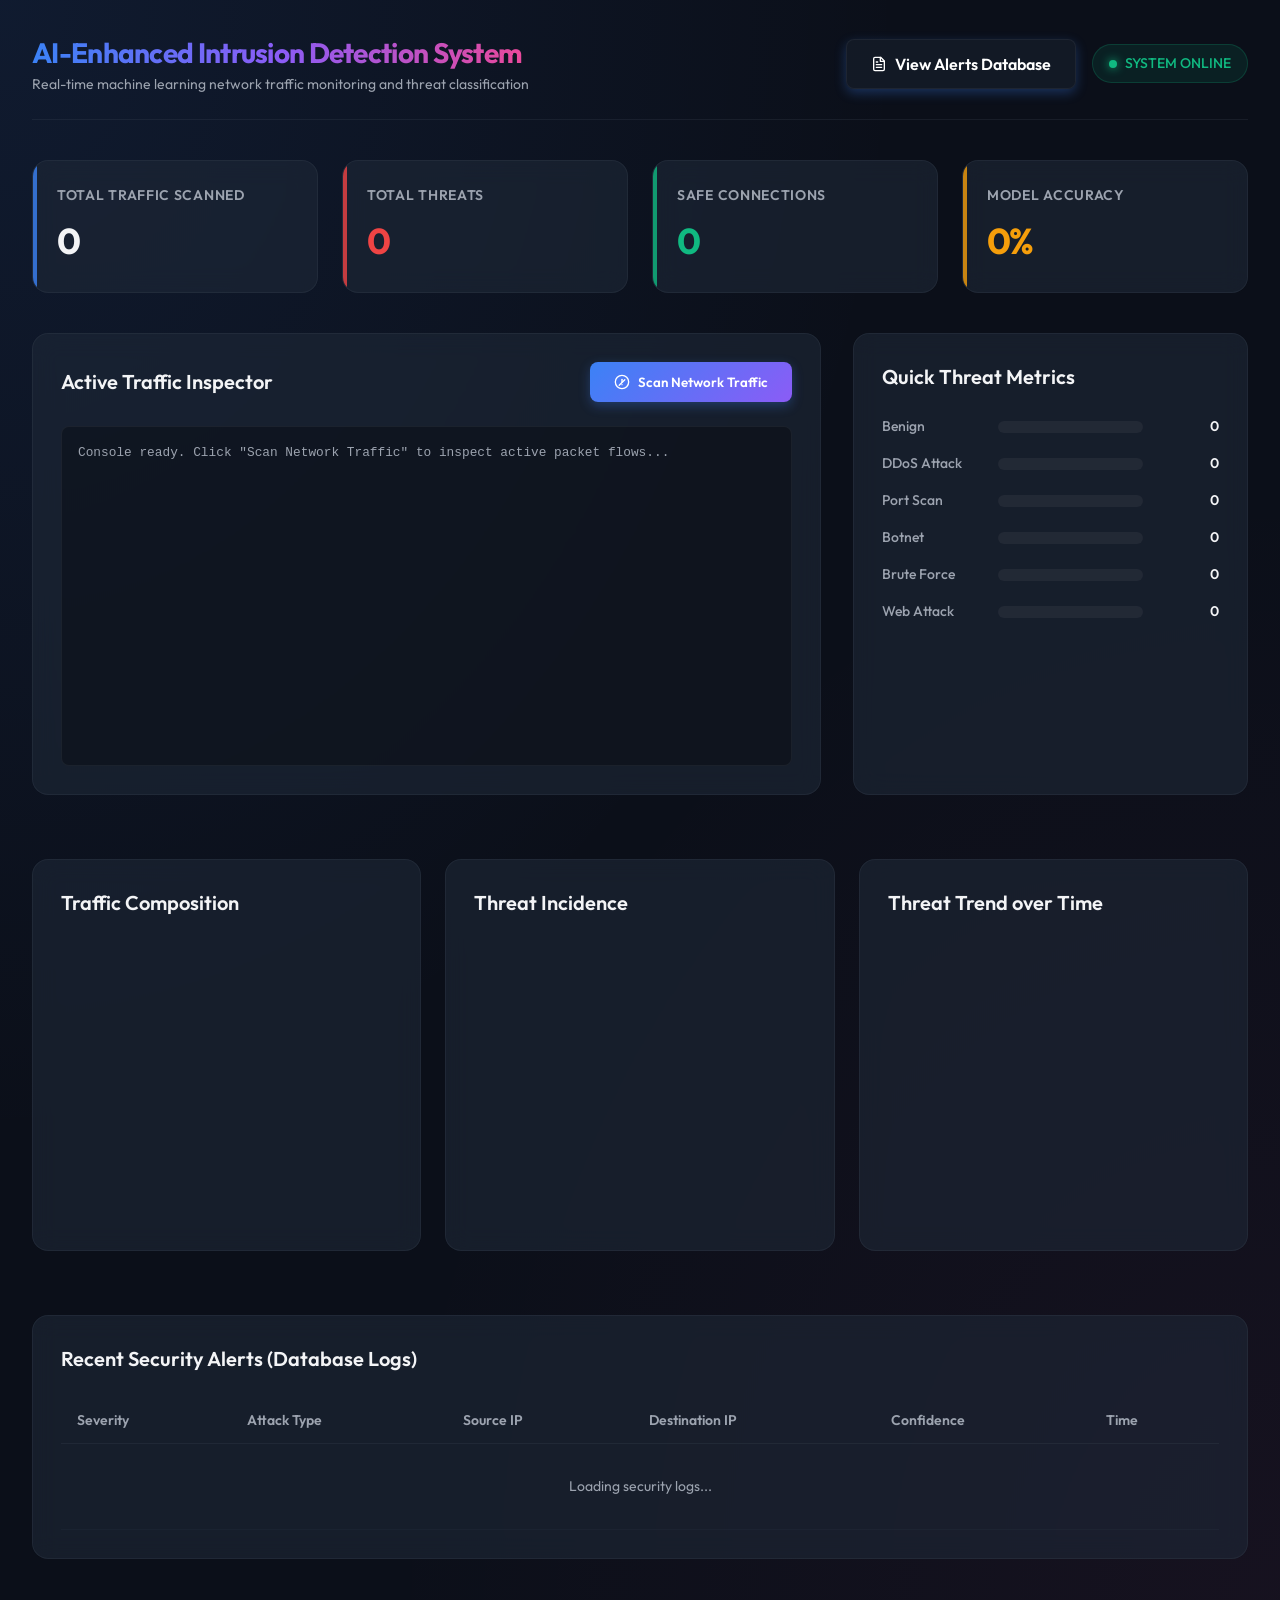
==== templates/dashboard.html @ 274a4396 "Databse added AI-Enhanced Intrusion Detection System" ====
<!DOCTYPE html>
<html lang="en">
<head>
    <meta charset="UTF-8">
    <meta name="viewport" content="width=device-width, initial-scale=1.0">
    <link rel="stylesheet" href="/static/css/style.css">
    <title>AI-IDS Security Operations Center</title>
    <!-- Load Plotly CDN once at the head -->
    <script src="https://cdn.plot.ly/plotly-2.24.1.min.js" charset="utf-8"></script>
</head>
<body>
    <div class="dashboard-container">
        <!-- Header -->
        <header>
            <div class="logo-section">
                <h1>AI-Enhanced Intrusion Detection System</h1>
                <p>Real-time machine learning network traffic monitoring and threat classification</p>
            </div>
            <div style="display: flex; align-items: center; gap: 1rem;">
                <a href="/alerts-page" class="scan-btn" style="text-decoration: none; background: rgba(31, 41, 55, 0.4); border: 1px solid var(--border-card);">
                    <svg width="16" height="16" viewBox="0 0 24 24" fill="none" stroke="currentColor" stroke-width="2" stroke-linecap="round" stroke-linejoin="round"><path d="M14.5 2H6a2 2 0 0 0-2 2v16a2 2 0 0 0 2 2h12a2 2 0 0 0 2-2V7.5L14.5 2z"></path><polyline points="14 2 14 8 20 8"></polyline><line x1="16" y1="13" x2="8" y2="13"></line><line x1="16" y1="17" x2="8" y2="17"></line><line x1="10" y1="9" x2="8" y2="9"></line></svg>
                    View Alerts Database
                </a>
                <div class="status-badge" id="system-status">
                    <div class="status-dot"></div>
                    <span>SYSTEM ONLINE</span>
                </div>
            </div>
        </header>

        <!-- Security Overview Metric Grid -->
        <section class="overview-grid">
            <div class="card scanned-card">
                <div>
                    <div class="card-title">Total Traffic Scanned</div>
                    <div class="card-value" id="stat-total-scanned">0</div>
                </div>
            </div>
            <div class="card threats-card">
                <div>
                    <div class="card-title">Total Threats</div>
                    <div class="card-value" id="stat-threats" style="color: var(--color-danger);">0</div>
                </div>
            </div>
            <div class="card safe-card">
                <div>
                    <div class="card-title">Safe Connections</div>
                    <div class="card-value" id="stat-safe" style="color: var(--color-success);">0</div>
                </div>
            </div>
            <div class="card accuracy-card">
                <div>
                    <div class="card-title">Model Accuracy</div>
                    <div class="card-value" id="stat-accuracy" style="color: var(--color-warning);">0%</div>
                </div>
            </div>
        </section>

        <!-- Middle Section: Active Traffic Inspector & Custom Threat Breakdown -->
        <section class="content-section">
            <!-- Left panel: Live scanner console -->
            <div class="panel">
                <div class="panel-header">
                    <h2 class="panel-title">Active Traffic Inspector</h2>
                    <button class="scan-btn" id="scan-btn" onclick="triggerScan()">
                        <svg width="16" height="16" viewBox="0 0 24 24" fill="none" stroke="currentColor" stroke-width="2" stroke-linecap="round" stroke-linejoin="round"><circle cx="12" cy="12" r="10"></circle><path d="m16.2 8.6-8.4 8.4"></path><path d="M12 8v4"></path><path d="M12 16h.01"></path></svg>
                        Scan Network Traffic
                    </button>
                </div>
                <div class="scan-feed" id="scan-feed">
                    <div class="feed-line" style="color: var(--text-secondary);">Console ready. Click "Scan Network Traffic" to inspect active packet flows...</div>
                </div>
            </div>

            <!-- Right panel: Quick Bar Breakdown -->
            <div class="panel">
                <div class="panel-header">
                    <h2 class="panel-title">Quick Threat Metrics</h2>
                </div>
                <div class="bar-chart-custom">
                    <div class="bar-row">
                        <div class="bar-label">Benign</div>
                        <div class="bar-track">
                            <div class="bar-fill benign" id="fill-benign"></div>
                        </div>
                        <div class="bar-value" id="val-benign">0</div>
                    </div>
                    <div class="bar-row">
                        <div class="bar-label">DDoS Attack</div>
                        <div class="bar-track">
                            <div class="bar-fill ddos" id="fill-ddos"></div>
                        </div>
                        <div class="bar-value" id="val-ddos">0</div>
                    </div>
                    <div class="bar-row">
                        <div class="bar-label">Port Scan</div>
                        <div class="bar-track">
                            <div class="bar-fill port" id="fill-port"></div>
                        </div>
                        <div class="bar-value" id="val-port">0</div>
                    </div>
                    <div class="bar-row">
                        <div class="bar-label">Botnet</div>
                        <div class="bar-track">
                            <div class="bar-fill botnet" id="fill-botnet"></div>
                        </div>
                        <div class="bar-value" id="val-botnet">0</div>
                    </div>
                    <div class="bar-row">
                        <div class="bar-label">Brute Force</div>
                        <div class="bar-track">
                            <div class="bar-fill brute" id="fill-brute"></div>
                        </div>
                        <div class="bar-value" id="val-brute">0</div>
                    </div>
                    <div class="bar-row">
                        <div class="bar-label">Web Attack</div>
                        <div class="bar-track">
                            <div class="bar-fill web" id="fill-web"></div>
                        </div>
                        <div class="bar-value" id="val-web">0</div>
                    </div>
                </div>
            </div>
        </section>

        <!-- Interactive Plotly Charts Panels -->
        <section class="charts-grid">
            <div class="panel">
                <div class="panel-header">
                    <h2 class="panel-title">Traffic Composition</h2>
                </div>
                <div id="plotly-pie-chart" class="chart-container"></div>
            </div>
            <div class="panel">
                <div class="panel-header">
                    <h2 class="panel-title">Threat Incidence</h2>
                </div>
                <div id="plotly-bar-chart" class="chart-container"></div>
            </div>
            <div class="panel">
                <div class="panel-header">
                    <h2 class="panel-title">Threat Trend over Time</h2>
                </div>
                <div id="plotly-line-chart" class="chart-container"></div>
            </div>
        </section>

        <!-- Bottom Panel: Alert logs table -->
        <section class="panel">
            <div class="panel-header">
                <h2 class="panel-title">Recent Security Alerts (Database Logs)</h2>
            </div>
            <div class="table-wrapper">
                <table>
                    <thead>
                        <tr>
                            <th>Severity</th>
                            <th>Attack Type</th>
                            <th>Source IP</th>
                            <th>Destination IP</th>
                            <th>Confidence</th>
                            <th>Time</th>
                        </tr>
                    </thead>
                    <tbody id="alerts-tbody">
                        <tr>
                            <td colspan="6" style="text-align: center; color: var(--text-secondary); padding: 2rem;">
                                Loading security logs...
                            </td>
                        </tr>
                    </tbody>
                </table>
            </div>
        </section>
    </div>

    <script src="/static/js/script.js"></script>
</body>
</html>
---- static/css/style.css ----
@import url('https://fonts.googleapis.com/css2?family=Outfit:wght@300;400;500;600;700&display=swap');

:root {
    --bg-primary: #0b0f19;
    --bg-secondary: #111827;
    --bg-card: rgba(31, 41, 55, 0.6);
    --border-card: rgba(75, 85, 99, 0.2);
    --text-primary: #f3f4f6;
    --text-secondary: #9ca3af;
    
    --color-primary: #3b82f6;
    --color-primary-glow: rgba(59, 130, 246, 0.15);
    --color-success: #10b981;
    --color-success-glow: rgba(16, 185, 129, 0.15);
    --color-warning: #f59e0b;
    --color-warning-glow: rgba(245, 158, 11, 0.15);
    --color-danger: #ef4444;
    --color-danger-glow: rgba(239, 68, 68, 0.15);
    --color-critical: #ec4899;
    --color-critical-glow: rgba(236, 72, 153, 0.15);
    
    --font-sans: 'Outfit', -apple-system, BlinkMacSystemFont, "Segoe UI", Roboto, sans-serif;
}

* {
    box-sizing: border-box;
    margin: 0;
    padding: 0;
}

body {
    background-color: var(--bg-primary);
    color: var(--text-primary);
    font-family: var(--font-sans);
    line-height: 1.5;
    overflow-x: hidden;
    min-height: 100vh;
    background-image: 
        radial-gradient(at 0% 0%, rgba(59, 130, 246, 0.1) 0px, transparent 50%),
        radial-gradient(at 100% 100%, rgba(236, 72, 153, 0.05) 0px, transparent 50%);
}

.dashboard-container {
    max-width: 1400px;
    margin: 0 auto;
    padding: 2rem;
}

header {
    display: flex;
    justify-content: space-between;
    align-items: center;
    margin-bottom: 2.5rem;
    padding-bottom: 1.5rem;
    border-bottom: 1px solid var(--border-card);
}

.logo-section h1 {
    font-size: 1.75rem;
    font-weight: 700;
    letter-spacing: -0.025em;
    background: linear-gradient(to right, #3b82f6, #8b5cf6, #ec4899);
    -webkit-background-clip: text;
    -webkit-text-fill-color: transparent;
}

.logo-section p {
    font-size: 0.875rem;
    color: var(--text-secondary);
}

.status-badge {
    display: flex;
    align-items: center;
    gap: 0.5rem;
    background: rgba(16, 185, 129, 0.1);
    border: 1px solid rgba(16, 185, 129, 0.2);
    color: var(--color-success);
    padding: 0.5rem 1rem;
    border-radius: 9999px;
    font-weight: 500;
    font-size: 0.875rem;
}

.status-dot {
    width: 8px;
    height: 8px;
    background-color: var(--color-success);
    border-radius: 50%;
    box-shadow: 0 0 10px var(--color-success);
    animation: pulse 2s infinite;
}

/* Overview Cards */
.overview-grid {
    display: grid;
    grid-template-columns: repeat(auto-fit, minmax(240px, 1fr));
    gap: 1.5rem;
    margin-bottom: 2.5rem;
}

.card {
    background: var(--bg-card);
    border: 1px solid var(--border-card);
    backdrop-filter: blur(12px);
    border-radius: 1rem;
    padding: 1.5rem;
    display: flex;
    flex-direction: column;
    justify-content: space-between;
    transition: all 0.3s cubic-bezier(0.4, 0, 0.2, 1);
    position: relative;
    overflow: hidden;
}

.card:hover {
    transform: translateY(-4px);
    border-color: rgba(59, 130, 246, 0.4);
    box-shadow: 0 10px 20px -10px rgba(59, 130, 246, 0.3);
}

.card::before {
    content: '';
    position: absolute;
    top: 0;
    left: 0;
    width: 4px;
    height: 100%;
    background: var(--color-primary);
    opacity: 0.8;
}

.card.threats-card::before { background: var(--color-danger); }
.card.safe-card::before { background: var(--color-success); }
.card.accuracy-card::before { background: var(--color-warning); }

.card-title {
    font-size: 0.875rem;
    text-transform: uppercase;
    letter-spacing: 0.05em;
    color: var(--text-secondary);
    font-weight: 600;
    margin-bottom: 0.5rem;
}

.card-value {
    font-size: 2.25rem;
    font-weight: 700;
    letter-spacing: -0.05em;
}

/* Visualization and Controls Section */
.content-section {
    display: grid;
    grid-template-columns: 1fr;
    gap: 2rem;
    margin-bottom: 2.5rem;
}

@media (min-width: 1024px) {
    .content-section {
        grid-template-columns: 2fr 1fr;
    }
}

.panel {
    background: var(--bg-card);
    border: 1px solid var(--border-card);
    border-radius: 1rem;
    padding: 1.75rem;
    backdrop-filter: blur(12px);
    margin-bottom: 1.5rem;
}

.panel-header {
    display: flex;
    justify-content: space-between;
    align-items: center;
    margin-bottom: 1.5rem;
}

.panel-title {
    font-size: 1.25rem;
    font-weight: 600;
}

/* Scan Trigger Button */
.scan-btn {
    background: linear-gradient(135deg, #3b82f6 0%, #8b5cf6 100%);
    color: white;
    border: none;
    padding: 0.75rem 1.5rem;
    font-family: var(--font-sans);
    font-weight: 600;
    border-radius: 0.5rem;
    cursor: pointer;
    display: flex;
    align-items: center;
    gap: 0.5rem;
    transition: all 0.2s ease;
    box-shadow: 0 4px 12px rgba(59, 130, 246, 0.3);
}

.scan-btn:hover {
    transform: translateY(-1px);
    box-shadow: 0 6px 16px rgba(59, 130, 246, 0.4);
    filter: brightness(1.1);
}

.scan-btn:active {
    transform: translateY(1px);
}

.scan-btn:disabled {
    background: #4b5563;
    cursor: not-allowed;
    box-shadow: none;
    transform: none;
}

/* Simple and clean charts */
.chart-container {
    position: relative;
    height: 280px;
    width: 100%;
}

/* Charts Grid */
.charts-grid {
    display: grid;
    grid-template-columns: 1fr;
    gap: 1.5rem;
    margin-bottom: 2.5rem;
}

@media (min-width: 768px) {
    .charts-grid {
        grid-template-columns: repeat(auto-fit, minmax(350px, 1fr));
    }
}

/* Custom CSS Chart Grid */
.bar-chart-custom {
    display: flex;
    flex-direction: column;
    gap: 1rem;
    margin-top: 1.5rem;
}

.bar-row {
    display: grid;
    grid-template-columns: 100px 1fr 60px;
    align-items: center;
    gap: 1rem;
}

.bar-label {
    font-size: 0.875rem;
    color: var(--text-secondary);
    font-weight: 500;
}

.bar-track {
    background: rgba(255, 255, 255, 0.05);
    height: 12px;
    border-radius: 9999px;
    overflow: hidden;
    position: relative;
}

.bar-fill {
    height: 100%;
    border-radius: 9999px;
    width: 0%;
    transition: width 1s cubic-bezier(0.4, 0, 0.2, 1);
    background-color: var(--color-primary);
}

.bar-fill.benign { background-color: var(--color-success); }
.bar-fill.ddos { background-color: var(--color-danger); }
.bar-fill.port { background-color: var(--color-warning); }
.bar-fill.botnet { background-color: var(--color-critical); }
.bar-fill.brute { background-color: #f59e0b; }
.bar-fill.web { background-color: #a855f7; }

.bar-value {
    font-size: 0.875rem;
    font-weight: 600;
    text-align: right;
}

/* Alert Table and Logs */
.table-wrapper {
    overflow-x: auto;
    max-height: 400px;
    overflow-y: auto;
}

table {
    width: 100%;
    border-collapse: collapse;
    text-align: left;
}

th {
    padding: 0.75rem 1rem;
    color: var(--text-secondary);
    font-weight: 600;
    font-size: 0.875rem;
    border-bottom: 1px solid var(--border-card);
}

td {
    padding: 0.875rem 1rem;
    font-size: 0.875rem;
    border-bottom: 1px solid rgba(75, 85, 99, 0.1);
}

tr:hover td {
    background: rgba(255, 255, 255, 0.02);
}

/* Alert Badges */
.badge {
    display: inline-flex;
    align-items: center;
    padding: 0.25rem 0.5rem;
    border-radius: 0.375rem;
    font-size: 0.75rem;
    font-weight: 600;
    text-transform: uppercase;
}

.badge-benign {
    background-color: var(--color-success-glow);
    color: var(--color-success);
}

.badge-medium {
    background-color: var(--color-warning-glow);
    color: var(--color-warning);
}

.badge-high {
    background-color: var(--color-danger-glow);
    color: var(--color-danger);
}

.badge-critical {
    background-color: var(--color-critical-glow);
    color: var(--color-critical);
}

/* Log Scan Area */
.scan-feed {
    height: 340px;
    overflow-y: auto;
    font-family: monospace;
    font-size: 0.8rem;
    padding: 1rem;
    background: rgba(0, 0, 0, 0.3);
    border-radius: 0.5rem;
    border: 1px solid var(--border-card);
}

.feed-line {
    margin-bottom: 0.5rem;
    display: flex;
    gap: 0.5rem;
}

.feed-time { color: var(--text-secondary); }
.feed-class { font-weight: bold; }
.feed-class.safe { color: var(--color-success); }
.feed-class.threat { color: var(--color-danger); }

/* Animations */
@keyframes pulse {
    0% {
        box-shadow: 0 0 0 0 rgba(16, 185, 129, 0.7);
    }
    70% {
        box-shadow: 0 0 0 10px rgba(16, 185, 129, 0);
    }
    100% {
        box-shadow: 0 0 0 0 rgba(16, 185, 129, 0);
    }
}

::-webkit-scrollbar {
    width: 6px;
    height: 6px;
}

::-webkit-scrollbar-track {
    background: transparent;
}

::-webkit-scrollbar-thumb {
    background: rgba(156, 163, 175, 0.2);
    border-radius: 9999px;
}

::-webkit-scrollbar-thumb:hover {
    background: rgba(156, 163, 175, 0.4);
}
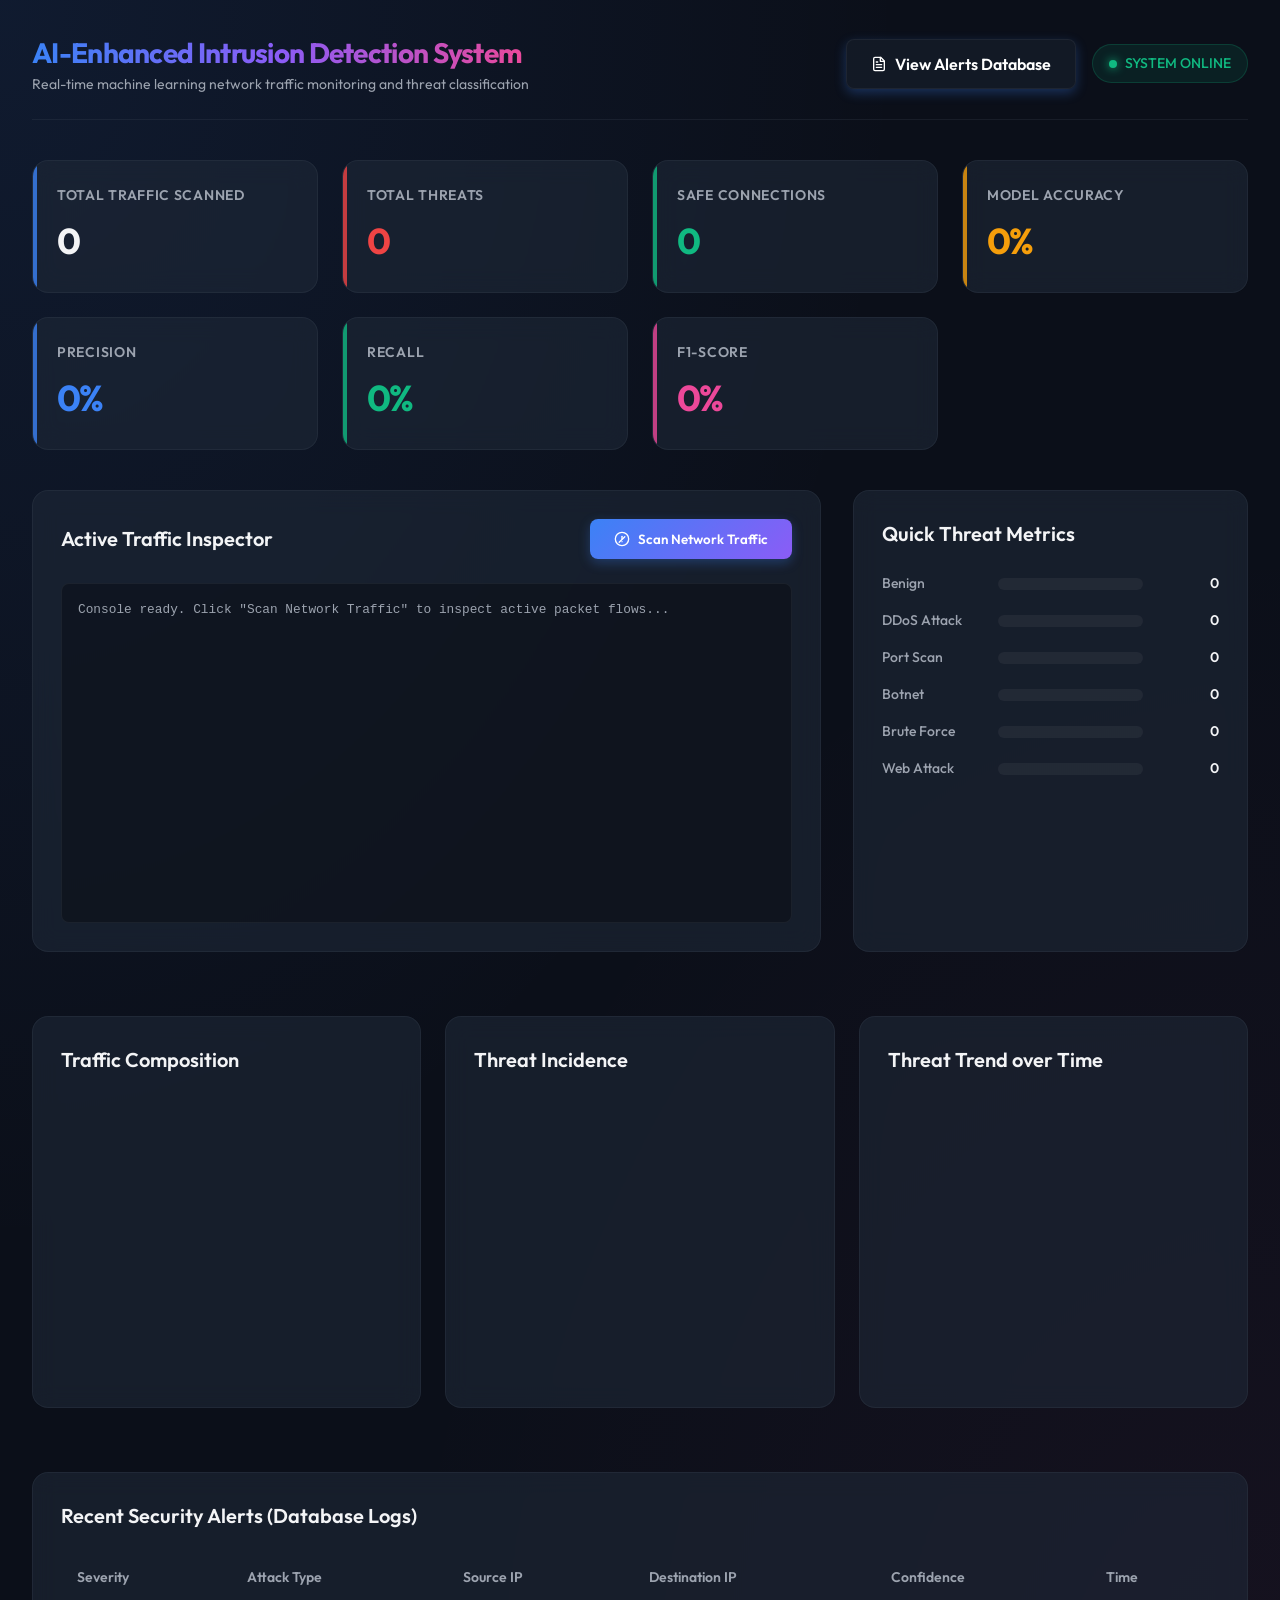
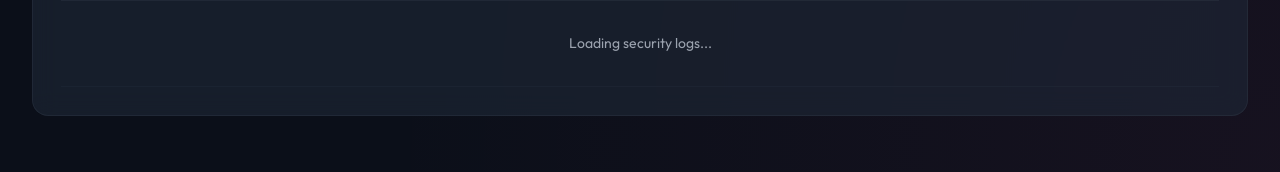
==== commit 9a884382: "Upgrade databse improve dashbord and added Threat Classification and Alert Management" ====
--- a/templates/dashboard.html
+++ b/templates/dashboard.html
@@ -52,6 +52,24 @@
                 <div>
                     <div class="card-title">Model Accuracy</div>
                     <div class="card-value" id="stat-accuracy" style="color: var(--color-warning);">0%</div>
+                </div>
+            </div>
+            <div class="card precision-card">
+                <div>
+                    <div class="card-title">Precision</div>
+                    <div class="card-value" id="stat-precision" style="color: var(--color-primary);">0%</div>
+                </div>
+            </div>
+            <div class="card recall-card">
+                <div>
+                    <div class="card-title">Recall</div>
+                    <div class="card-value" id="stat-recall" style="color: var(--color-success);">0%</div>
+                </div>
+            </div>
+            <div class="card f1-card">
+                <div>
+                    <div class="card-title">F1-Score</div>
+                    <div class="card-value" id="stat-f1" style="color: var(--color-critical);">0%</div>
                 </div>
             </div>
         </section>
@@ -175,6 +193,6 @@
         </section>
     </div>
 
-    <script src="/static/js/script.js"></script>
+    <script src="/static/js/script.js?v=1.0.2"></script>
 </body>
 </html>
--- a/static/css/style.css
+++ b/static/css/style.css
@@ -133,6 +133,9 @@
 .card.threats-card::before { background: var(--color-danger); }
 .card.safe-card::before { background: var(--color-success); }
 .card.accuracy-card::before { background: var(--color-warning); }
+.card.precision-card::before { background: var(--color-primary); }
+.card.recall-card::before { background: var(--color-success); }
+.card.f1-card::before { background: var(--color-critical); }
 
 .card-title {
     font-size: 0.875rem;
